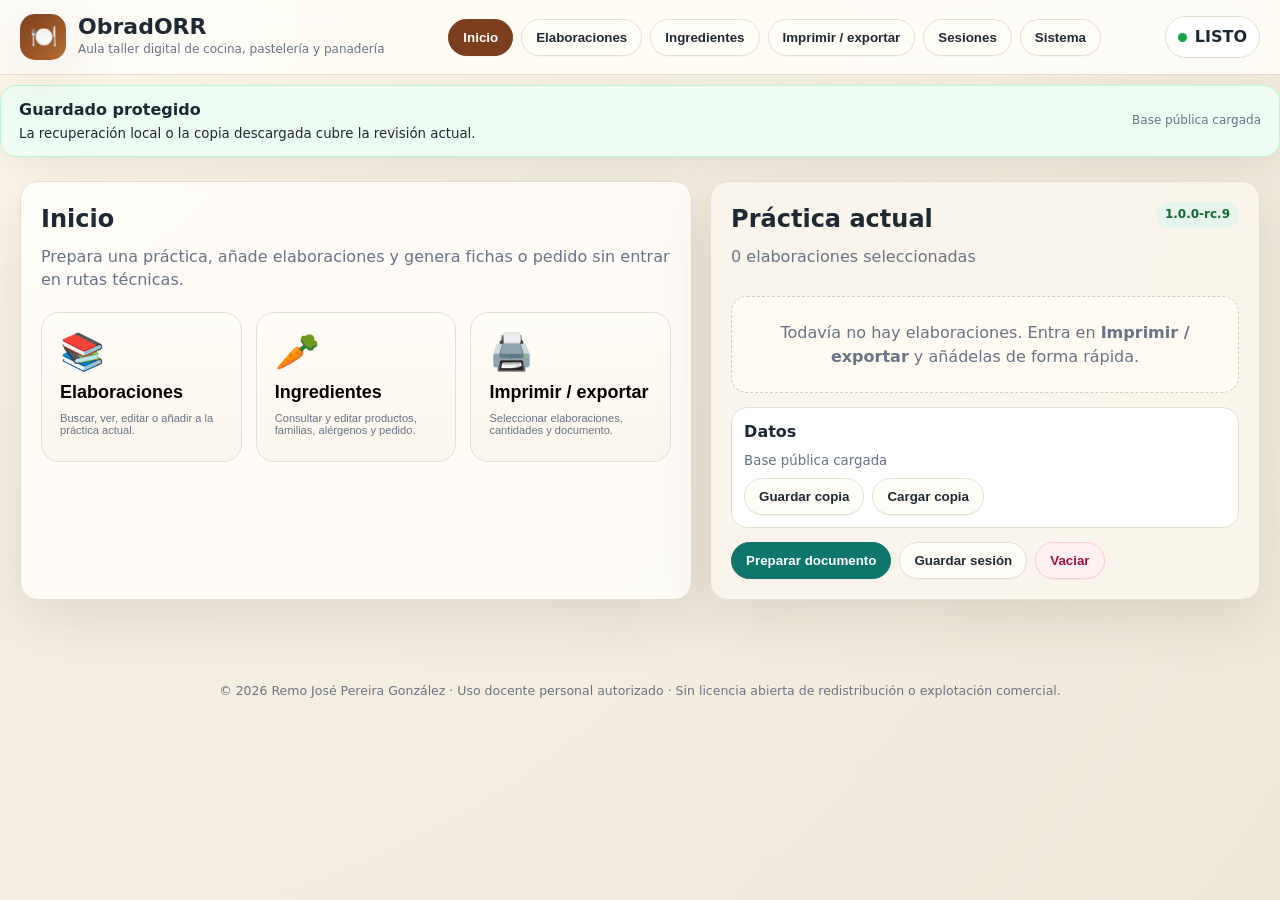
==== index.html @ d25114cb "Actualiza ObradORR a 1.0.0-rc.9 con saneamiento documental del Lote 5" ====
<!doctype html><html lang="es"><head><meta charset="utf-8"><meta name="viewport" content="width=device-width,initial-scale=1"><meta name="robots" content="noindex"><title>ObradORR 1.0.0-rc.9</title><script>location.replace('./app/obradorr.html?v=obradorr-100-rc9')</script></head><body><a href="./app/obradorr.html?v=obradorr-100-rc9">Abrir ObradORR</a><footer>© 2026 Remo José Pereira González · Uso docente personal autorizado · Sin licencia abierta de redistribución o explotación comercial.</footer></body></html>
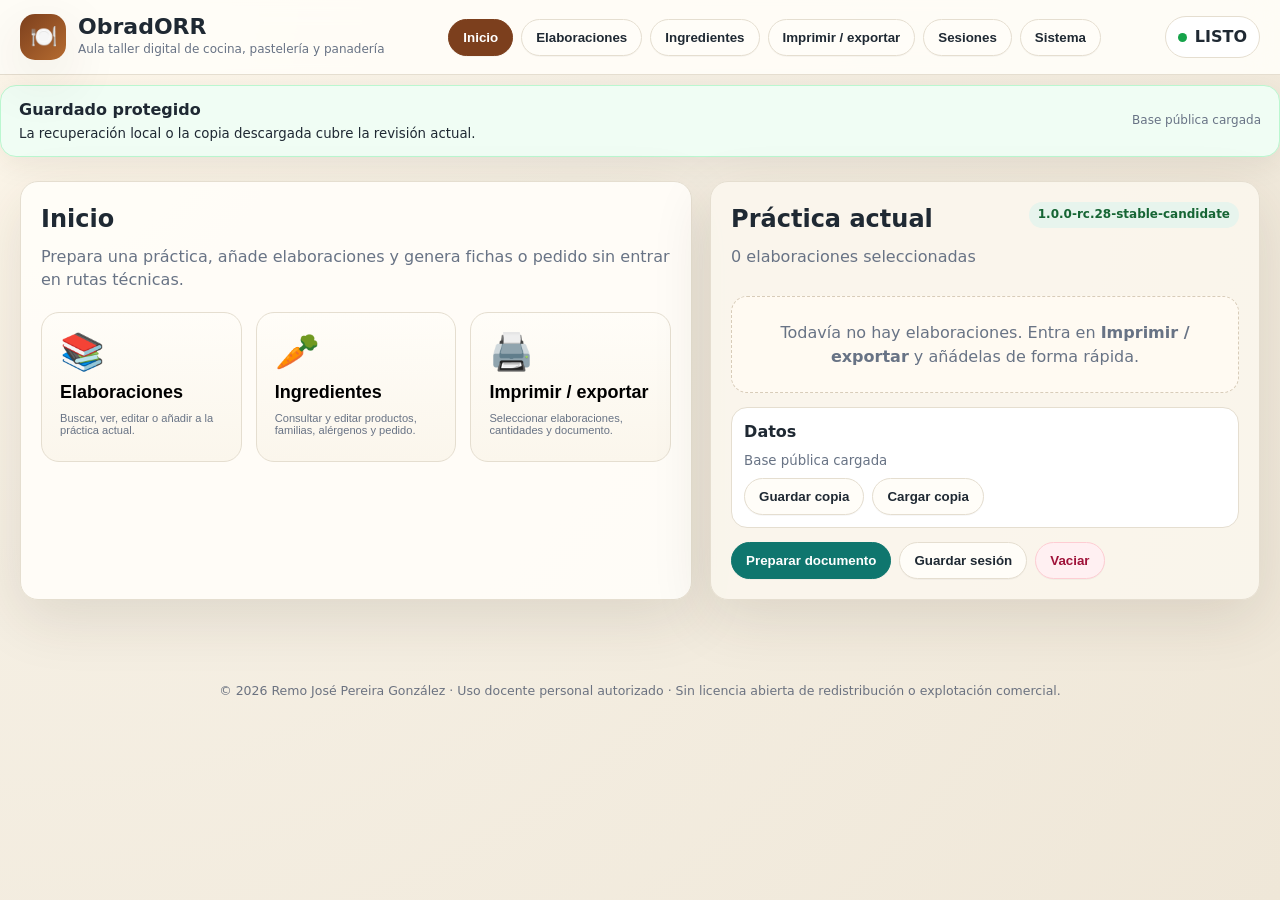
==== commit ebc2e8f7: "Publish ObradORR 1.0.0 RC28 stable candidate" ====
--- a/index.html
+++ b/index.html
@@ -1 +1 @@
-<!doctype html><html lang="es"><head><meta charset="utf-8"><meta name="viewport" content="width=device-width,initial-scale=1"><meta name="robots" content="noindex"><title>ObradORR 1.0.0-rc.9</title><script>location.replace('./app/obradorr.html?v=obradorr-100-rc9')</script></head><body><a href="./app/obradorr.html?v=obradorr-100-rc9">Abrir ObradORR</a><footer>© 2026 Remo José Pereira González · Uso docente personal autorizado · Sin licencia abierta de redistribución o explotación comercial.</footer></body></html>
+<!doctype html><html lang="es"><head><meta charset="utf-8"><meta name="viewport" content="width=device-width,initial-scale=1"><meta name="robots" content="noindex"><title>ObradORR 1.0.0-rc.11</title><script>location.replace('./app/obradorr.html?v=obradorr-100-rc11')</script></head><body><a href="./app/obradorr.html?v=obradorr-100-rc11">Abrir ObradORR</a><footer>© 2026 Remo José Pereira González · Uso docente personal autorizado · Sin licencia abierta de redistribución o explotación comercial.</footer></body></html>
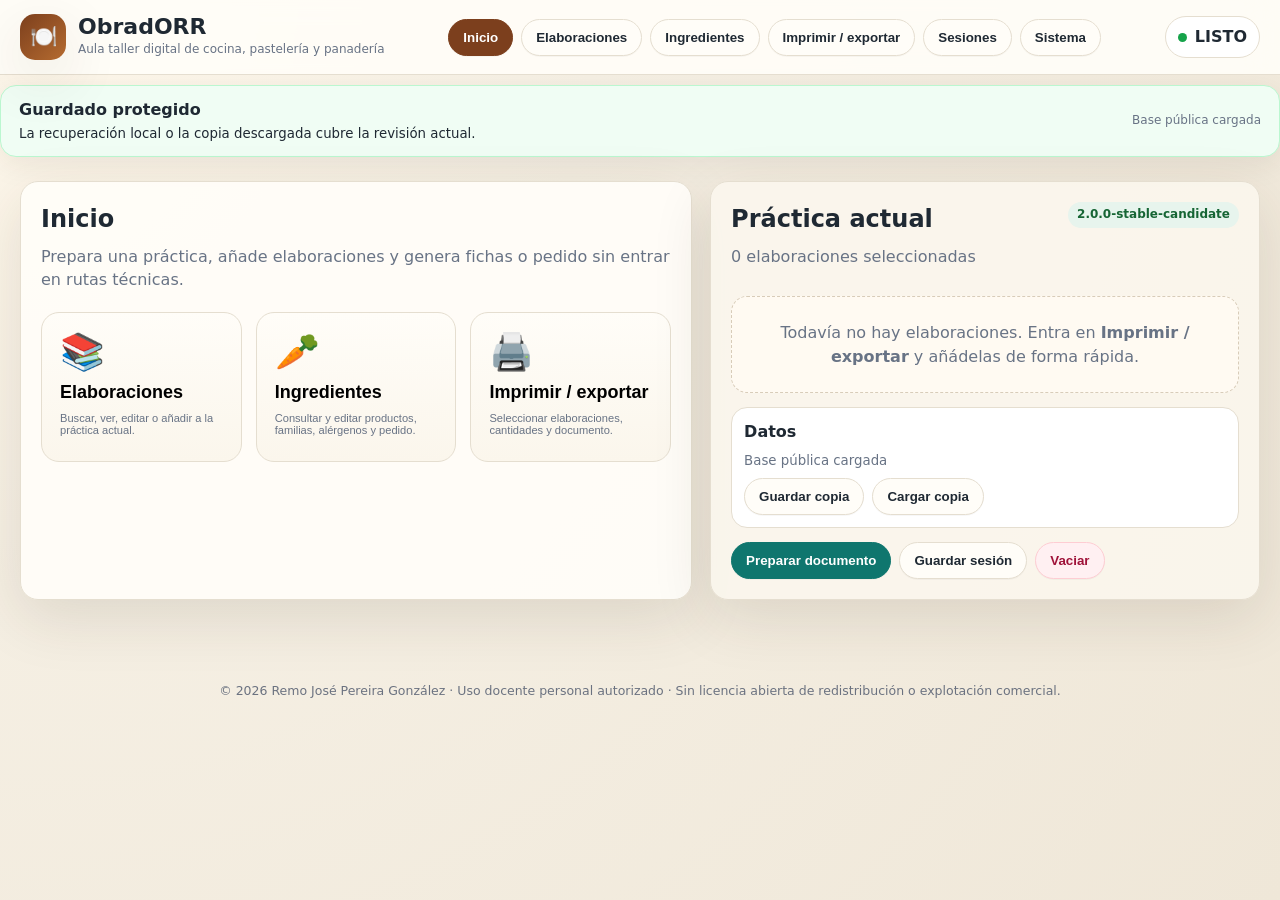
==== commit 81e4b535: "Publish ObradORR 2.0.0 stable candidate" ====
--- a/index.html
+++ b/index.html
@@ -1 +1 @@
-<!doctype html><html lang="es"><head><meta charset="utf-8"><meta name="viewport" content="width=device-width,initial-scale=1"><meta name="robots" content="noindex"><title>ObradORR 1.0.0-rc.11</title><script>location.replace('./app/obradorr.html?v=obradorr-100-rc11')</script></head><body><a href="./app/obradorr.html?v=obradorr-100-rc11">Abrir ObradORR</a><footer>© 2026 Remo José Pereira González · Uso docente personal autorizado · Sin licencia abierta de redistribución o explotación comercial.</footer></body></html>
+<!doctype html><html lang="es"><head><meta charset="utf-8"><meta name="viewport" content="width=device-width,initial-scale=1"><meta name="robots" content="noindex"><title>ObradORR 2.0.0 STABLE-CANDIDATE</title><script>location.replace('./app/obradorr.html?v=obradorr-200-stable-candidate')</script></head><body><a href="./app/obradorr.html?v=obradorr-200-stable-candidate">Abrir ObradORR</a><footer>© 2026 Remo José Pereira González · Uso docente personal autorizado · Sin licencia abierta de redistribución o explotación comercial.</footer></body></html>
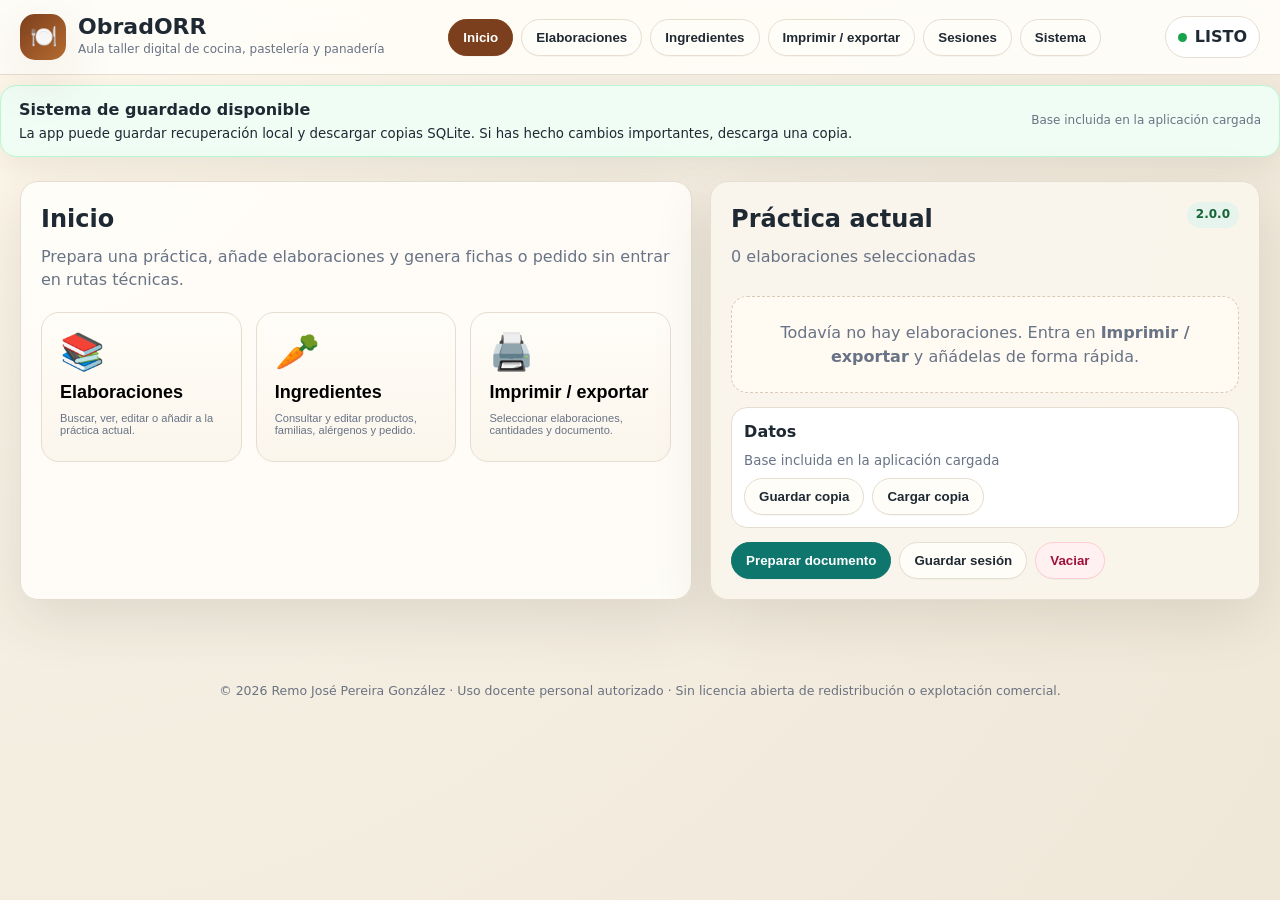
==== commit ea193622: "Publish ObradORR 2.0.0 public GitHub ready" ====
--- a/index.html
+++ b/index.html
@@ -1 +1 @@
-<!doctype html><html lang="es"><head><meta charset="utf-8"><meta name="viewport" content="width=device-width,initial-scale=1"><meta name="robots" content="noindex"><title>ObradORR 2.0.0 STABLE-CANDIDATE</title><script>location.replace('./app/obradorr.html?v=obradorr-200-stable-candidate')</script></head><body><a href="./app/obradorr.html?v=obradorr-200-stable-candidate">Abrir ObradORR</a><footer>© 2026 Remo José Pereira González · Uso docente personal autorizado · Sin licencia abierta de redistribución o explotación comercial.</footer></body></html>+<!doctype html><html lang="es"><head><meta charset="utf-8"><meta name="viewport" content="width=device-width,initial-scale=1"><meta name="robots" content="noindex"><title>ObradORR 2.0.0 STABLE · Hotfix duplicados</title><script>location.replace('./app/obradorr.html?v=obradorr-200-public-github-ready')</script></head><body><a href="./app/obradorr.html?v=obradorr-200-public-github-ready">Abrir ObradORR</a><footer>© 2026 Remo José Pereira González · Uso docente personal autorizado · Sin licencia abierta de redistribución o explotación comercial.</footer></body></html>
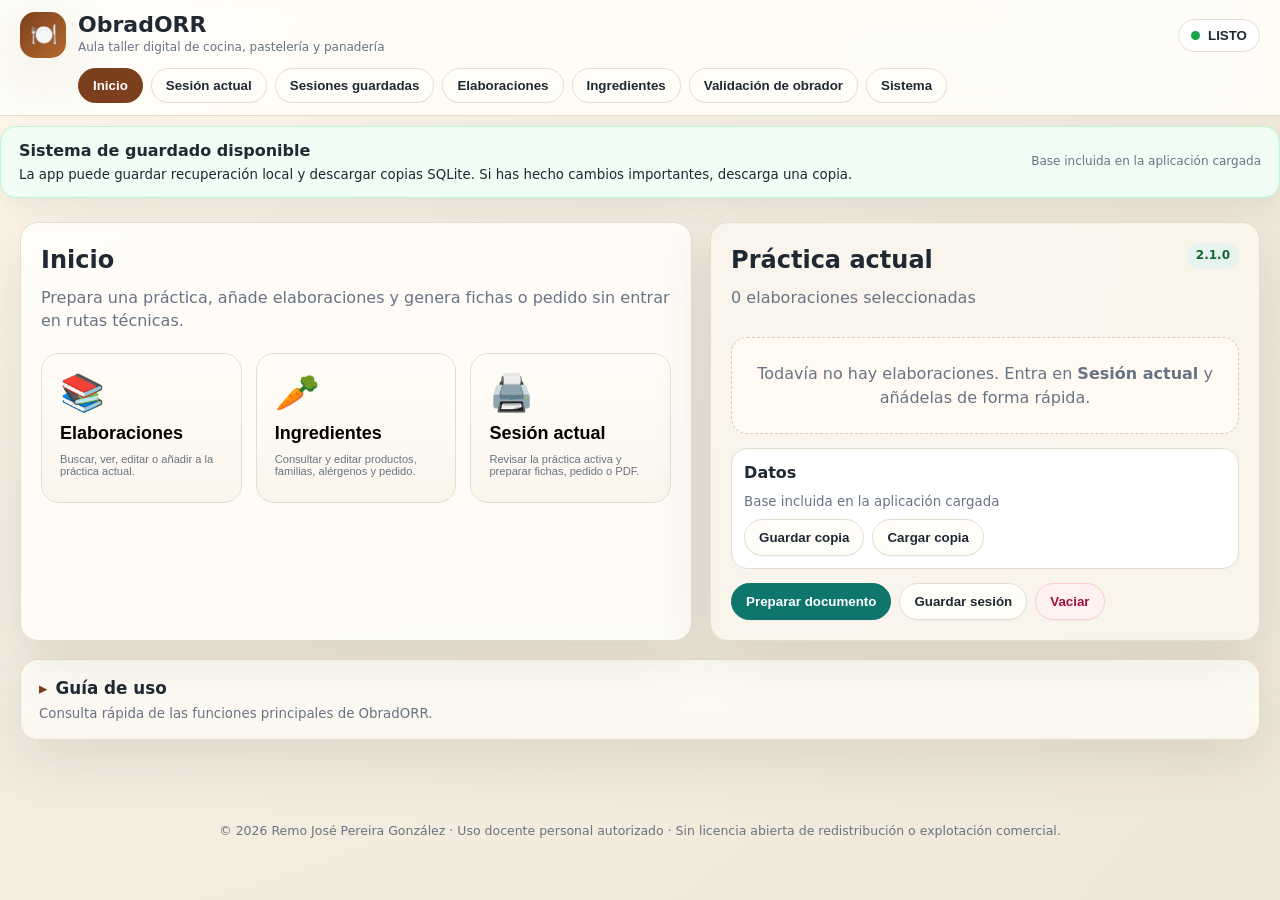
==== commit c6702632: "Release candidate ObradORR 2.1.0-RC8" ====
--- a/index.html
+++ b/index.html
@@ -1 +1,17 @@
-<!doctype html><html lang="es"><head><meta charset="utf-8"><meta name="viewport" content="width=device-width,initial-scale=1"><meta name="robots" content="noindex"><title>ObradORR 2.0.0 STABLE · Hotfix duplicados</title><script>location.replace('./app/obradorr.html?v=obradorr-200-public-github-ready')</script></head><body><a href="./app/obradorr.html?v=obradorr-200-public-github-ready">Abrir ObradORR</a><footer>© 2026 Remo José Pereira González · Uso docente personal autorizado · Sin licencia abierta de redistribución o explotación comercial.</footer></body></html>+<!doctype html>
+<html lang="es">
+<head>
+  <meta charset="utf-8" />
+  <meta name="viewport" content="width=device-width,initial-scale=1" />
+  <meta name="robots" content="noindex" />
+  <meta http-equiv="Cache-Control" content="no-store, no-cache, must-revalidate" />
+  <meta http-equiv="Pragma" content="no-cache" />
+  <meta http-equiv="Expires" content="0" />
+  <title>ObradORR 2.1.0-RC8</title>
+  <script>location.replace('./app/obradorr.html?v=obradorr-210-rc8-release-candidate')</script>
+</head>
+<body>
+  <a href="./app/obradorr.html?v=obradorr-210-rc8-release-candidate">Abrir ObradORR</a>
+  <footer>© 2026 Remo José Pereira González · Uso docente personal autorizado · Sin licencia abierta de redistribución o explotación comercial.</footer>
+</body>
+</html>
